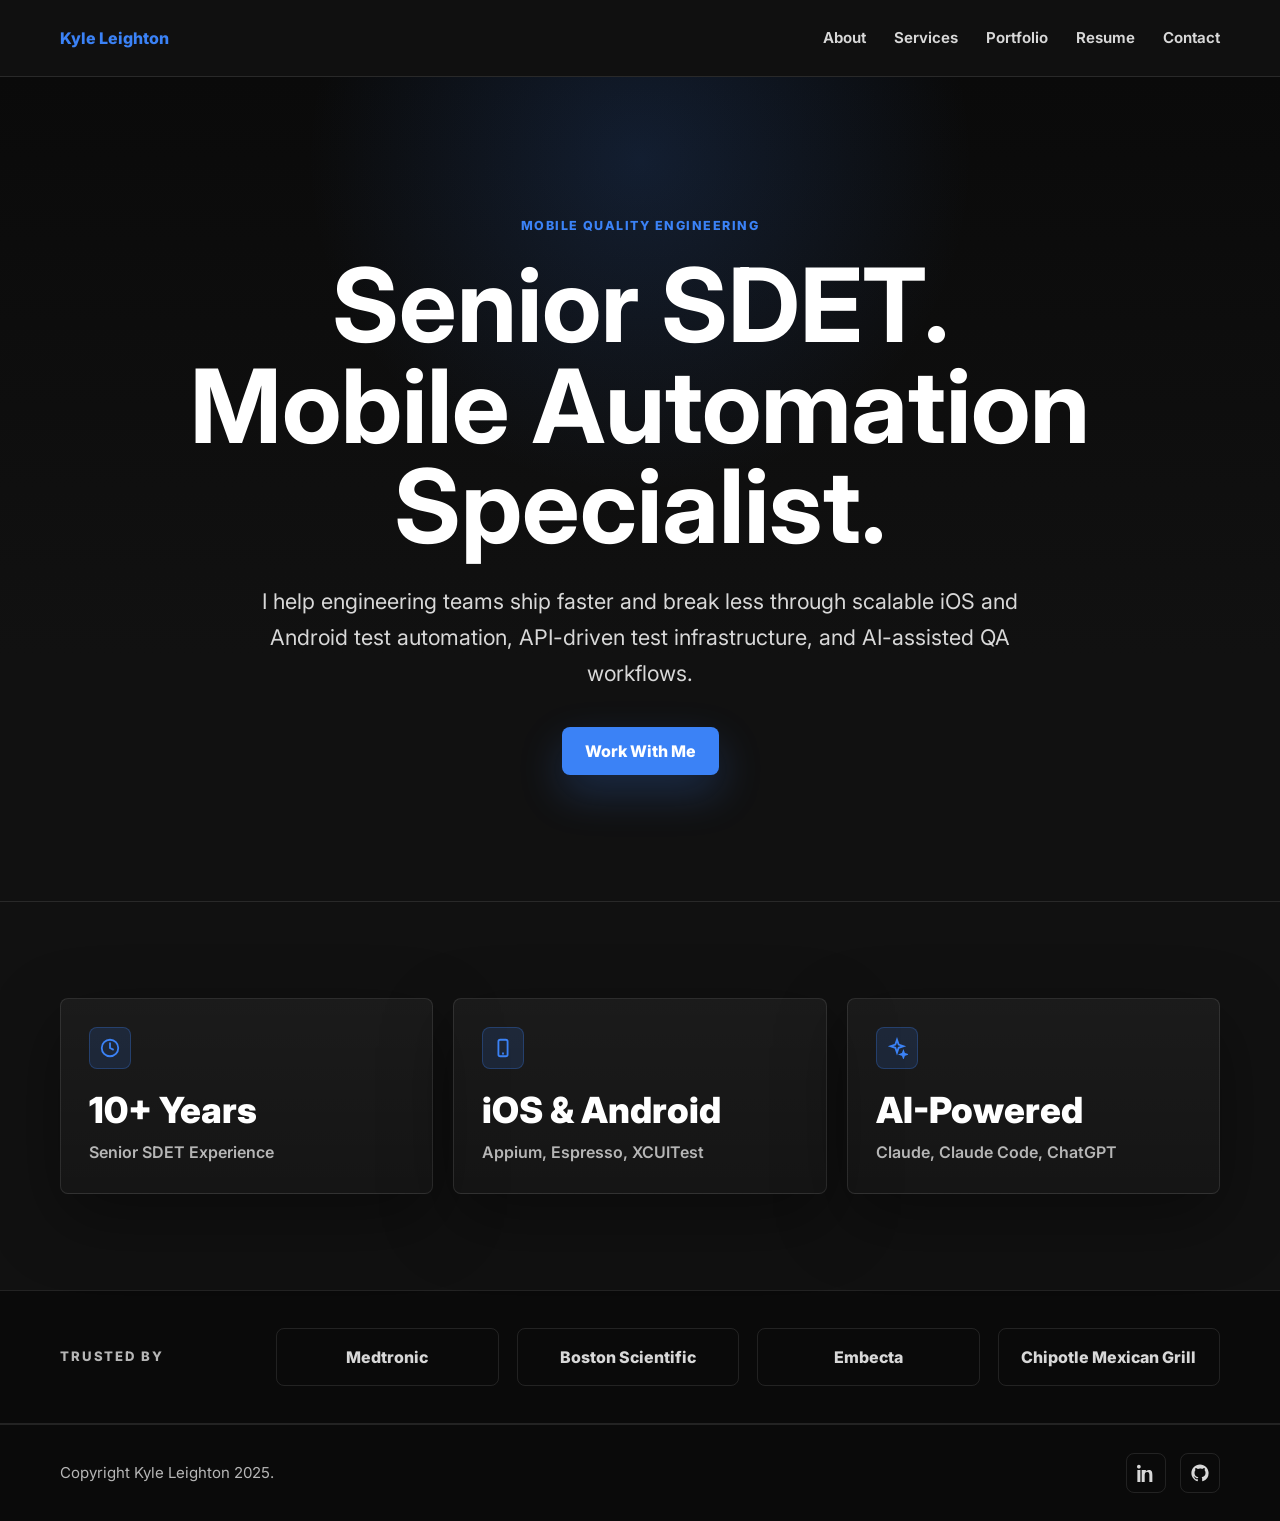
==== index.html @ f609dddc "Build static portfolio website" ====
<!doctype html>
<html lang="en">
  <head>
    <meta charset="utf-8">
    <meta name="viewport" content="width=device-width, initial-scale=1">
    <meta name="description" content="Kyle Leighton is a Senior SDET specializing in iOS and Android mobile test automation, API test infrastructure, and AI-assisted QA workflows.">
    <title>Kyle Leighton | Senior SDET</title>
    <link rel="preconnect" href="https://fonts.googleapis.com">
    <link rel="preconnect" href="https://fonts.gstatic.com" crossorigin>
    <link href="https://fonts.googleapis.com/css2?family=Inter:wght@400;500;600;700;800;900&amp;display=swap" rel="stylesheet">
    <link rel="stylesheet" href="styles.css">
  </head>
  <body>
    <div class="site-shell">
      <header class="site-header">
        <nav class="nav container" aria-label="Primary navigation">
          <a class="wordmark" href="index.html">Kyle Leighton</a>
          <button class="menu-toggle" type="button" aria-label="Toggle navigation menu" aria-expanded="false">
            <span></span>
          </button>
          <div class="nav-links">
            <a class="nav-link" href="about.html">About</a>
            <a class="nav-link" href="services.html">Services</a>
            <a class="nav-link" href="portfolio.html">Portfolio</a>
            <a class="nav-link" href="resume.html">Resume</a>
            <a class="nav-link" href="contact.html">Contact</a>
          </div>
        </nav>
      </header>

      <main class="site-main">
        <section class="hero">
          <div class="hero-inner container reveal">
            <span class="eyebrow">Mobile Quality Engineering</span>
            <h1>Senior SDET. Mobile Automation Specialist.</h1>
            <p>I help engineering teams ship faster and break less through scalable iOS and Android test automation, API-driven test infrastructure, and AI-assisted QA workflows.</p>
            <a class="button button-primary" href="contact.html">Work With Me</a>
          </div>
        </section>

        <section class="section section-border">
          <div class="container grid grid-3">
            <article class="stat-card reveal">
              <span class="icon" aria-hidden="true">
                <svg viewBox="0 0 24 24" fill="none" stroke="currentColor">
                  <path d="M12 6v6l4 2"></path>
                  <circle cx="12" cy="12" r="9"></circle>
                </svg>
              </span>
              <div class="stat-value">10+ Years</div>
              <div class="stat-label">Senior SDET Experience</div>
            </article>
            <article class="stat-card reveal">
              <span class="icon" aria-hidden="true">
                <svg viewBox="0 0 24 24" fill="none" stroke="currentColor">
                  <rect x="7" y="3" width="10" height="18" rx="2"></rect>
                  <path d="M11 18h2"></path>
                </svg>
              </span>
              <div class="stat-value">iOS &amp; Android</div>
              <div class="stat-label">Appium, Espresso, XCUITest</div>
            </article>
            <article class="stat-card reveal">
              <span class="icon" aria-hidden="true">
                <svg viewBox="0 0 24 24" fill="none" stroke="currentColor">
                  <path d="M12 3l1.8 5.2L19 10l-5.2 1.8L12 17l-1.8-5.2L5 10l5.2-1.8L12 3z"></path>
                  <path d="M19 16l.8 2.2L22 19l-2.2.8L19 22l-.8-2.2L16 19l2.2-.8L19 16z"></path>
                </svg>
              </span>
              <div class="stat-value">AI-Powered</div>
              <div class="stat-label">Claude, Claude Code, ChatGPT</div>
            </article>
          </div>
        </section>

        <section class="trusted">
          <div class="trusted-inner container reveal">
            <div class="trusted-label">Trusted by</div>
            <div class="logo-row" aria-label="Past companies">
              <div class="text-logo">Medtronic</div>
              <div class="text-logo">Boston Scientific</div>
              <div class="text-logo">Embecta</div>
              <div class="text-logo">Chipotle Mexican Grill</div>
            </div>
          </div>
        </section>
      </main>

      <footer class="site-footer">
        <div class="footer-inner container">
          <p>Copyright Kyle Leighton 2025.</p>
          <div class="footer-links">
            <a href="https://linkedin.com/in/kyle-leighton-098b62132" target="_blank" rel="noreferrer" aria-label="LinkedIn">
              <svg viewBox="0 0 24 24" fill="currentColor" aria-hidden="true">
                <path d="M4.98 3.5C4.98 4.88 3.87 6 2.5 6S0 4.88 0 3.5 1.12 1 2.5 1s2.48 1.12 2.48 2.5zM.5 8h4V24h-4V8zm7.5 0h3.84v2.18h.05c.54-1.02 1.84-2.1 3.79-2.1 4.05 0 4.8 2.67 4.8 6.14V24h-4v-8.67c0-2.07-.04-4.73-2.88-4.73-2.89 0-3.33 2.25-3.33 4.58V24h-4V8z"></path>
              </svg>
            </a>
            <a href="https://github.com/kbleighton" target="_blank" rel="noreferrer" aria-label="GitHub">
              <svg viewBox="0 0 24 24" fill="currentColor" aria-hidden="true">
                <path d="M12 .5C5.65.5.5 5.65.5 12c0 5.09 3.29 9.4 7.86 10.93.58.11.79-.25.79-.56v-2.02c-3.2.7-3.87-1.36-3.87-1.36-.52-1.34-1.28-1.7-1.28-1.7-1.05-.72.08-.7.08-.7 1.16.08 1.77 1.19 1.77 1.19 1.03 1.76 2.7 1.25 3.36.96.1-.75.4-1.25.73-1.54-2.56-.29-5.25-1.28-5.25-5.69 0-1.26.45-2.29 1.19-3.1-.12-.29-.52-1.47.11-3.06 0 0 .97-.31 3.18 1.18A11.1 11.1 0 0 1 12 6.15c.98 0 1.96.13 2.88.38 2.2-1.49 3.17-1.18 3.17-1.18.63 1.59.23 2.77.11 3.06.74.81 1.19 1.84 1.19 3.1 0 4.42-2.7 5.39-5.27 5.67.41.36.78 1.07.78 2.16v3.03c0 .31.21.67.8.56A11.52 11.52 0 0 0 23.5 12C23.5 5.65 18.35.5 12 .5z"></path>
              </svg>
            </a>
          </div>
        </div>
      </footer>
    </div>

    <script src="script.js"></script>
  </body>
</html>
---- styles.css ----
/* Design tokens */
:root {
  --bg: #111111;
  --bg-deep: #0a0a0a;
  --panel: #171717;
  --panel-soft: #1d1d1d;
  --text: #ffffff;
  --muted: #b6b6b6;
  --muted-strong: #d8d8d8;
  --line: rgba(255, 255, 255, 0.1);
  --line-strong: rgba(255, 255, 255, 0.16);
  --accent: #3b82f6;
  --accent-dark: #2563eb;
  --accent-soft: rgba(59, 130, 246, 0.14);
  --shadow: 0 24px 70px rgba(0, 0, 0, 0.38);
  --radius: 8px;
  --max-width: 1160px;
}

/* Base layout */
* {
  box-sizing: border-box;
}

html {
  scroll-behavior: smooth;
}

body {
  margin: 0;
  background: var(--bg);
  color: var(--text);
  font-family: "Inter", system-ui, -apple-system, BlinkMacSystemFont, "Segoe UI", sans-serif;
  font-size: 16px;
  line-height: 1.65;
  text-rendering: optimizeLegibility;
}

body.menu-open {
  overflow: hidden;
}

img,
svg {
  display: block;
  max-width: 100%;
}

a {
  color: inherit;
  text-decoration: none;
}

p {
  margin: 0;
}

ul {
  margin: 0;
  padding-left: 1.15rem;
}

li + li {
  margin-top: 0.55rem;
}

.site-shell {
  min-height: 100vh;
  display: flex;
  flex-direction: column;
}

.site-main {
  flex: 1;
}

.container {
  width: min(100% - 40px, var(--max-width));
  margin: 0 auto;
}

/* Header and navigation */
.site-header {
  position: sticky;
  top: 0;
  z-index: 20;
  background: rgba(17, 17, 17, 0.84);
  border-bottom: 1px solid var(--line);
  backdrop-filter: blur(18px);
}

.nav {
  min-height: 76px;
  display: flex;
  align-items: center;
  justify-content: space-between;
  gap: 24px;
}

.wordmark {
  color: var(--accent);
  font-size: 1rem;
  font-weight: 800;
  letter-spacing: 0;
}

.nav-links {
  display: flex;
  align-items: center;
  gap: 28px;
}

.nav-link {
  color: var(--muted-strong);
  font-size: 0.94rem;
  font-weight: 650;
  transition: color 180ms ease;
}

.nav-link:hover,
.nav-link:focus,
.nav-link.is-active {
  color: var(--accent);
}

.menu-toggle {
  width: 44px;
  height: 44px;
  display: none;
  align-items: center;
  justify-content: center;
  border: 1px solid var(--line-strong);
  border-radius: var(--radius);
  background: rgba(255, 255, 255, 0.03);
  color: var(--text);
  cursor: pointer;
}

.menu-toggle span,
.menu-toggle span::before,
.menu-toggle span::after {
  width: 18px;
  height: 2px;
  display: block;
  background: currentColor;
  border-radius: 99px;
  content: "";
  transition: transform 180ms ease, opacity 180ms ease;
}

.menu-toggle span {
  position: relative;
}

.menu-toggle span::before,
.menu-toggle span::after {
  position: absolute;
  left: 0;
}

.menu-toggle span::before {
  top: -6px;
}

.menu-toggle span::after {
  top: 6px;
}

.menu-toggle[aria-expanded="true"] span {
  background: transparent;
}

.menu-toggle[aria-expanded="true"] span::before {
  transform: translateY(6px) rotate(45deg);
}

.menu-toggle[aria-expanded="true"] span::after {
  transform: translateY(-6px) rotate(-45deg);
}

/* Hero, buttons, and shared sections */
.hero {
  min-height: calc(100vh - 76px);
  display: grid;
  align-items: center;
  padding: 80px 0 72px;
  background:
    radial-gradient(circle at 50% 10%, rgba(59, 130, 246, 0.16), transparent 34%),
    linear-gradient(180deg, var(--bg-deep) 0%, var(--bg) 70%);
}

.hero-inner {
  width: min(920px, 100%);
  margin: 0 auto;
  text-align: center;
}

.eyebrow {
  color: var(--accent);
  font-size: 0.78rem;
  font-weight: 800;
  letter-spacing: 0.12em;
  text-transform: uppercase;
}

.hero h1,
.page-hero h1 {
  margin: 18px 0 0;
  color: var(--text);
  font-size: clamp(2.8rem, 8vw, 6.8rem);
  line-height: 0.98;
  letter-spacing: 0;
}

.hero p,
.page-hero p {
  width: min(820px, 100%);
  margin: 28px auto 0;
  color: var(--muted-strong);
  font-size: clamp(1.05rem, 2vw, 1.35rem);
  line-height: 1.65;
}

.button {
  min-height: 48px;
  display: inline-flex;
  align-items: center;
  justify-content: center;
  gap: 10px;
  border: 1px solid transparent;
  border-radius: var(--radius);
  padding: 0 22px;
  font-weight: 800;
  line-height: 1;
  transition: transform 180ms ease, background 180ms ease, border-color 180ms ease, color 180ms ease;
}

.button-primary {
  background: var(--accent);
  color: var(--text);
  box-shadow: 0 18px 44px rgba(59, 130, 246, 0.24);
}

.button-primary:hover,
.button-primary:focus {
  background: var(--accent-dark);
  transform: translateY(-2px);
}

.button-secondary {
  background: transparent;
  border-color: var(--line-strong);
  color: var(--text);
}

.button-secondary:hover,
.button-secondary:focus {
  border-color: var(--accent);
  color: var(--accent);
}

.hero .button-primary,
.resume-panel .button-primary {
  margin-top: 36px;
}

.section {
  padding: 96px 0;
}

.section-tight {
  padding: 72px 0;
}

.section-border {
  border-top: 1px solid var(--line);
}

/* Home page stats and trusted-by band */
.grid {
  display: grid;
  gap: 20px;
}

.grid-3 {
  grid-template-columns: repeat(3, minmax(0, 1fr));
}

.grid-4 {
  grid-template-columns: repeat(4, minmax(0, 1fr));
}

.grid-2 {
  grid-template-columns: repeat(2, minmax(0, 1fr));
}

.card,
.stat-card,
.service-card,
.portfolio-card,
.contact-card,
.resume-panel {
  border: 1px solid var(--line);
  border-radius: var(--radius);
  background: linear-gradient(180deg, rgba(255, 255, 255, 0.045), rgba(255, 255, 255, 0.02));
  box-shadow: var(--shadow);
}

.stat-card {
  min-height: 188px;
  padding: 28px;
}

.icon {
  width: 42px;
  height: 42px;
  display: inline-flex;
  align-items: center;
  justify-content: center;
  border: 1px solid rgba(59, 130, 246, 0.28);
  border-radius: var(--radius);
  background: var(--accent-soft);
  color: var(--accent);
}

.icon svg {
  width: 22px;
  height: 22px;
  stroke-width: 2;
}

.stat-value {
  margin-top: 22px;
  color: var(--text);
  font-size: clamp(1.55rem, 3vw, 2.25rem);
  font-weight: 850;
  line-height: 1.1;
}

.stat-label {
  margin-top: 8px;
  color: var(--muted);
  font-weight: 600;
}

.trusted {
  border-top: 1px solid var(--line);
  border-bottom: 1px solid var(--line);
  background: var(--bg-deep);
}

.trusted-inner {
  min-height: 132px;
  display: grid;
  grid-template-columns: 180px 1fr;
  align-items: center;
  gap: 36px;
}

.trusted-label {
  color: var(--muted);
  font-size: 0.82rem;
  font-weight: 800;
  letter-spacing: 0.14em;
  text-transform: uppercase;
}

.logo-row {
  display: grid;
  grid-template-columns: repeat(4, minmax(0, 1fr));
  gap: 18px;
}

.text-logo {
  min-height: 58px;
  display: flex;
  align-items: center;
  justify-content: center;
  border: 1px solid var(--line);
  border-radius: var(--radius);
  color: var(--muted-strong);
  font-weight: 800;
  text-align: center;
  padding: 12px 16px;
}

/* Interior page layouts */
.page-hero {
  padding: 116px 0 64px;
  background:
    radial-gradient(circle at 18% 12%, rgba(59, 130, 246, 0.14), transparent 30%),
    var(--bg);
}

.page-hero h1 {
  width: min(820px, 100%);
  font-size: clamp(2.55rem, 6vw, 5rem);
}

.page-hero p {
  margin-left: 0;
}

.two-column {
  display: grid;
  grid-template-columns: minmax(0, 1.08fr) minmax(280px, 0.72fr);
  gap: 56px;
  align-items: center;
}

.copy-stack {
  display: grid;
  gap: 22px;
  color: var(--muted-strong);
  font-size: 1.05rem;
}

.copy-stack strong {
  color: var(--text);
}

.photo-frame {
  position: relative;
  overflow: hidden;
  min-height: 540px;
  border: 1px solid var(--line);
  border-radius: var(--radius);
  background:
    linear-gradient(145deg, rgba(59, 130, 246, 0.26), transparent 42%),
    linear-gradient(180deg, #202020, #121212);
}

.photo-frame::before {
  position: absolute;
  inset: 22px;
  border: 1px solid rgba(255, 255, 255, 0.12);
  border-radius: calc(var(--radius) - 2px);
  content: "";
}

.photo-placeholder {
  position: absolute;
  inset: 0;
  display: flex;
  align-items: center;
  justify-content: center;
  color: rgba(255, 255, 255, 0.58);
  font-size: 0.9rem;
  font-weight: 800;
  letter-spacing: 0.12em;
  text-transform: uppercase;
}

.mini-stat {
  min-height: 142px;
  display: flex;
  flex-direction: column;
  justify-content: center;
  padding: 24px;
}

.mini-stat strong {
  color: var(--text);
  font-size: 1.65rem;
  line-height: 1.15;
}

.mini-stat span {
  margin-top: 8px;
  color: var(--muted);
  font-weight: 650;
}

/* Services and portfolio cards */
.section-heading {
  display: flex;
  align-items: end;
  justify-content: space-between;
  gap: 24px;
  margin-bottom: 34px;
}

.section-heading h2 {
  margin: 0;
  font-size: clamp(2rem, 4vw, 3.4rem);
  line-height: 1;
}

.section-heading p {
  width: min(480px, 100%);
  color: var(--muted);
}

.service-card {
  min-height: 330px;
  padding: 30px;
}

.service-card h2,
.portfolio-card h2 {
  margin: 24px 0 10px;
  font-size: 1.35rem;
  line-height: 1.2;
}

.service-card p,
.portfolio-card p,
.resume-panel p {
  color: var(--muted-strong);
}

.services-cta {
  margin-top: 34px;
  text-align: center;
}

.portfolio-grid {
  display: grid;
  gap: 20px;
}

.portfolio-card {
  padding: 30px;
}

.portfolio-card h2 {
  margin-top: 0;
  font-size: 1.55rem;
}

.portfolio-card .context {
  margin-bottom: 20px;
  color: var(--accent);
  font-size: 0.9rem;
  font-weight: 800;
  letter-spacing: 0.08em;
  text-transform: uppercase;
}

.portfolio-card li {
  color: var(--muted-strong);
}

.portfolio-card.featured {
  border-color: rgba(59, 130, 246, 0.32);
  background: linear-gradient(180deg, rgba(59, 130, 246, 0.12), rgba(255, 255, 255, 0.025));
}

/* Resume and profile links */
.resume-wrap {
  min-height: calc(100vh - 76px);
  display: grid;
  align-items: center;
  padding: 92px 0;
}

.resume-panel {
  width: min(820px, 100%);
  margin: 0 auto;
  padding: clamp(32px, 6vw, 64px);
  text-align: center;
}

.resume-panel h1 {
  margin: 14px 0 0;
  font-size: clamp(2.45rem, 6vw, 4.85rem);
  line-height: 1;
}

.resume-panel p {
  margin: 26px auto 0;
  max-width: 680px;
  font-size: 1.08rem;
}

.social-links {
  display: flex;
  flex-wrap: wrap;
  align-items: center;
  justify-content: center;
  gap: 14px;
  margin-top: 30px;
}

.social-link {
  min-height: 44px;
  display: inline-flex;
  align-items: center;
  justify-content: center;
  gap: 10px;
  border: 1px solid var(--line);
  border-radius: var(--radius);
  padding: 0 16px;
  color: var(--muted-strong);
  font-weight: 750;
  transition: border-color 180ms ease, color 180ms ease, background 180ms ease;
}

.social-link:hover,
.social-link:focus {
  border-color: var(--accent);
  background: var(--accent-soft);
  color: var(--text);
}

.social-link svg {
  width: 18px;
  height: 18px;
  color: var(--accent);
}

/* Contact form */
.contact-layout {
  display: grid;
  grid-template-columns: minmax(0, 0.96fr) minmax(300px, 0.64fr);
  gap: 28px;
  align-items: start;
}

.contact-card {
  padding: clamp(26px, 4vw, 38px);
}

.form-grid {
  display: grid;
  grid-template-columns: repeat(2, minmax(0, 1fr));
  gap: 18px;
}

.field {
  display: grid;
  gap: 8px;
}

.field-full {
  grid-column: 1 / -1;
}

label {
  color: var(--muted-strong);
  font-size: 0.92rem;
  font-weight: 750;
}

input,
textarea {
  width: 100%;
  border: 1px solid var(--line-strong);
  border-radius: var(--radius);
  background: rgba(10, 10, 10, 0.72);
  color: var(--text);
  font: inherit;
  padding: 13px 14px;
  outline: none;
  transition: border-color 180ms ease, box-shadow 180ms ease;
}

textarea {
  min-height: 168px;
  resize: vertical;
}

input:focus,
textarea:focus {
  border-color: var(--accent);
  box-shadow: 0 0 0 4px rgba(59, 130, 246, 0.14);
}

.form-actions {
  display: flex;
  align-items: center;
  gap: 16px;
  margin-top: 22px;
}

.form-status {
  color: var(--muted);
  font-size: 0.9rem;
}

.contact-list {
  display: grid;
  gap: 18px;
}

.contact-item {
  display: grid;
  gap: 4px;
  border-bottom: 1px solid var(--line);
  padding-bottom: 18px;
}

.contact-item:last-child {
  border-bottom: 0;
  padding-bottom: 0;
}

.contact-item span {
  color: var(--muted);
  font-size: 0.8rem;
  font-weight: 800;
  letter-spacing: 0.12em;
  text-transform: uppercase;
}

.contact-item a {
  color: var(--text);
  font-weight: 750;
  overflow-wrap: anywhere;
  transition: color 180ms ease;
}

.contact-item a:hover,
.contact-item a:focus {
  color: var(--accent);
}

/* Footer */
.site-footer {
  border-top: 1px solid var(--line);
  background: var(--bg-deep);
}

.footer-inner {
  min-height: 96px;
  display: flex;
  align-items: center;
  justify-content: space-between;
  gap: 24px;
  color: var(--muted);
  font-size: 0.94rem;
}

.footer-links {
  display: flex;
  align-items: center;
  gap: 14px;
}

.footer-links a {
  width: 40px;
  height: 40px;
  display: inline-flex;
  align-items: center;
  justify-content: center;
  border: 1px solid var(--line);
  border-radius: var(--radius);
  color: var(--muted-strong);
  transition: border-color 180ms ease, color 180ms ease, background 180ms ease;
}

.footer-links a:hover,
.footer-links a:focus {
  border-color: var(--accent);
  background: var(--accent-soft);
  color: var(--accent);
}

.footer-links svg {
  width: 18px;
  height: 18px;
}

/* Scroll reveal animation */
.reveal {
  opacity: 0;
  transform: translateY(18px);
  transition: opacity 640ms ease, transform 640ms ease;
}

.reveal.is-visible {
  opacity: 1;
  transform: translateY(0);
}

:focus-visible {
  outline: 3px solid rgba(59, 130, 246, 0.7);
  outline-offset: 3px;
}

/* Responsive behavior */
@media (prefers-reduced-motion: reduce) {
  *,
  *::before,
  *::after {
    scroll-behavior: auto !important;
    transition-duration: 0.01ms !important;
    animation-duration: 0.01ms !important;
    animation-iteration-count: 1 !important;
  }

  .reveal {
    opacity: 1;
    transform: none;
  }
}

@media (max-width: 980px) {
  .grid-3,
  .grid-4,
  .grid-2,
  .logo-row {
    grid-template-columns: repeat(2, minmax(0, 1fr));
  }

  .two-column,
  .contact-layout {
    grid-template-columns: 1fr;
  }

  .photo-frame {
    min-height: 460px;
  }

  .trusted-inner {
    grid-template-columns: 1fr;
    gap: 18px;
    padding: 34px 0;
  }
}

@media (max-width: 760px) {
  .container {
    width: min(100% - 28px, var(--max-width));
  }

  .nav {
    min-height: 68px;
  }

  .menu-toggle {
    display: inline-flex;
  }

  .nav-links {
    position: fixed;
    inset: 68px 14px auto 14px;
    display: grid;
    gap: 0;
    padding: 10px;
    border: 1px solid var(--line-strong);
    border-radius: var(--radius);
    background: rgba(17, 17, 17, 0.98);
    box-shadow: var(--shadow);
    transform: translateY(-12px);
    opacity: 0;
    pointer-events: none;
    transition: opacity 180ms ease, transform 180ms ease;
  }

  .nav-links.is-open {
    transform: translateY(0);
    opacity: 1;
    pointer-events: auto;
  }

  .nav-link {
    display: block;
    padding: 14px 12px;
    border-radius: var(--radius);
  }

  .nav-link:hover,
  .nav-link:focus,
  .nav-link.is-active {
    background: var(--accent-soft);
  }

  .hero {
    min-height: calc(100vh - 68px);
    padding: 72px 0 56px;
  }

  .hero h1,
  .page-hero h1,
  .resume-panel h1 {
    overflow-wrap: anywhere;
  }

  .section,
  .section-tight {
    padding: 64px 0;
  }

  .page-hero {
    padding: 78px 0 42px;
  }

  .section-heading {
    display: grid;
    gap: 14px;
  }

  .grid-3,
  .grid-4,
  .grid-2,
  .logo-row,
  .form-grid {
    grid-template-columns: 1fr;
  }

  .stat-card,
  .service-card {
    min-height: auto;
  }

  .photo-frame {
    min-height: 380px;
  }

  .footer-inner {
    flex-direction: column;
    justify-content: center;
    padding: 26px 0;
    text-align: center;
  }
}
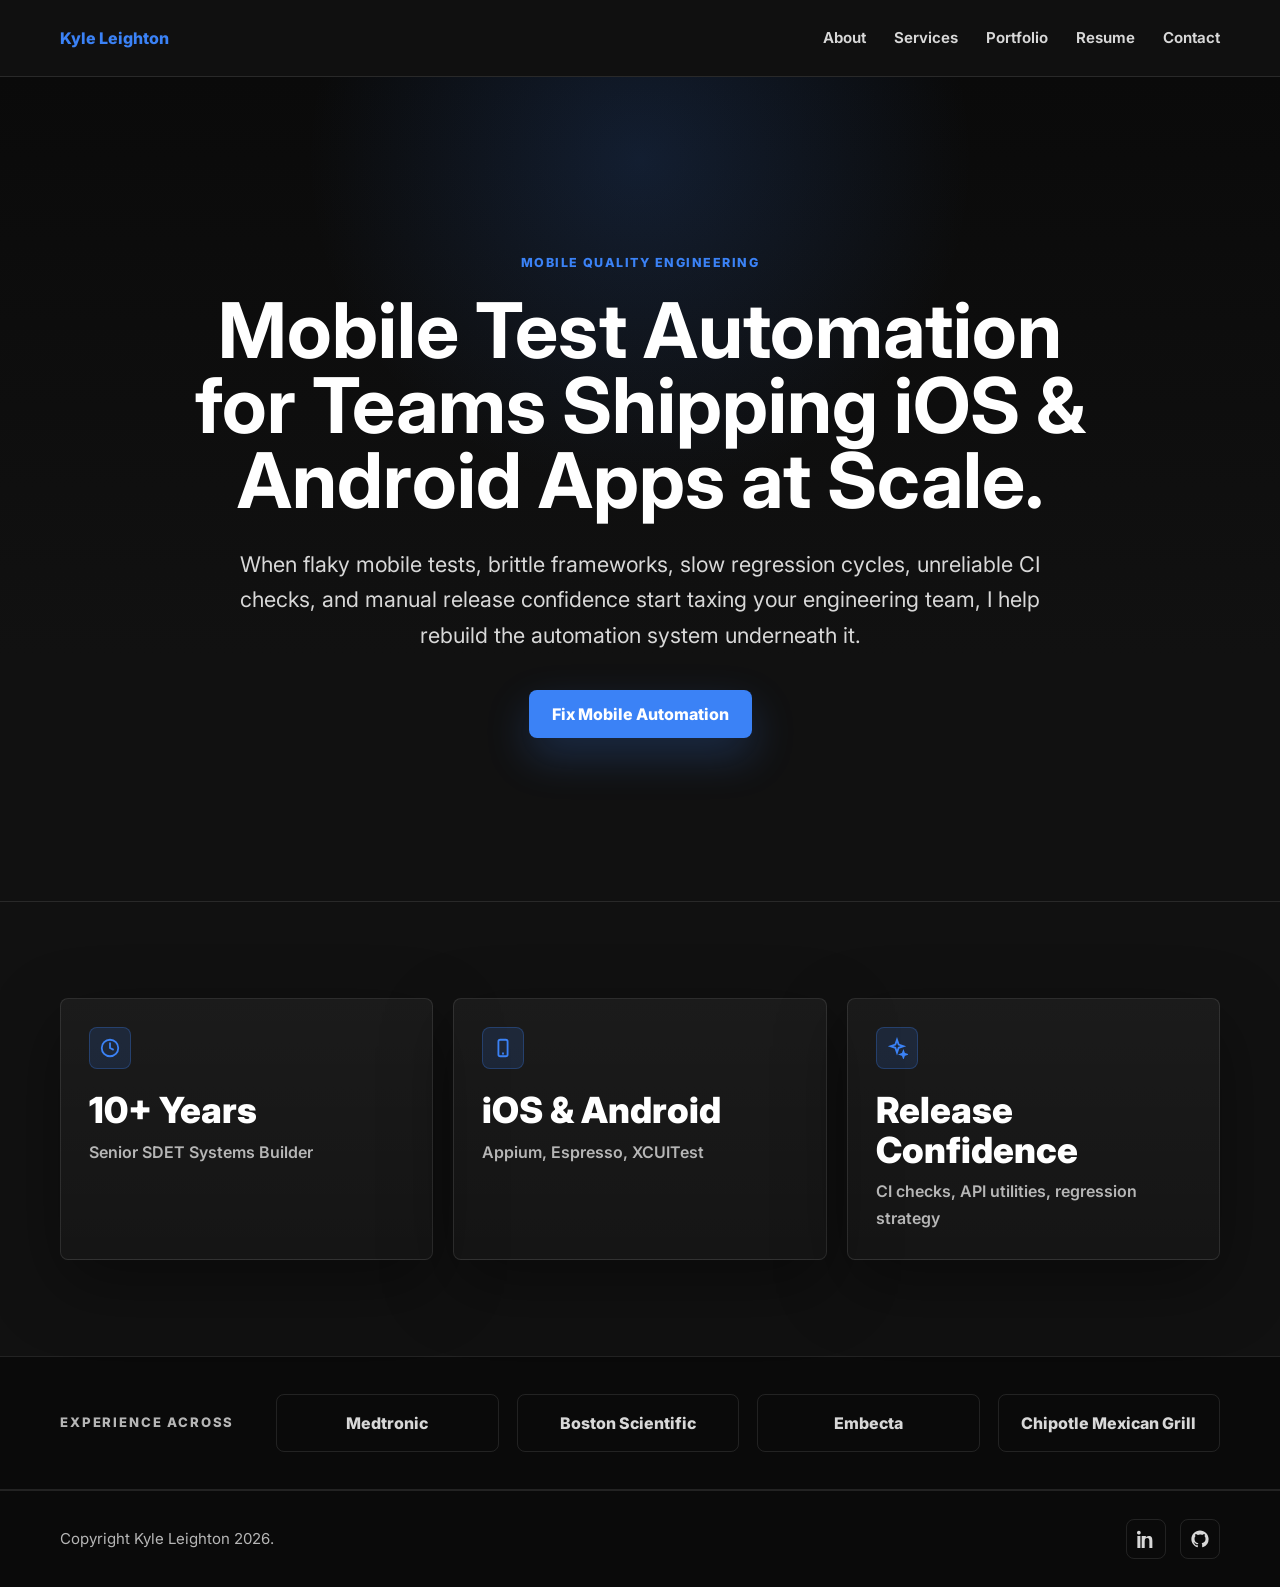
==== commit 1160aa2b: "Reposition site for SDET consulting" ====
--- a/index.html
+++ b/index.html
@@ -3,8 +3,8 @@
   <head>
     <meta charset="utf-8">
     <meta name="viewport" content="width=device-width, initial-scale=1">
-    <meta name="description" content="Kyle Leighton is a Senior SDET specializing in iOS and Android mobile test automation, API test infrastructure, and AI-assisted QA workflows.">
-    <title>Kyle Leighton | Senior SDET</title>
+    <meta name="description" content="Freelance Senior SDET and mobile test automation consultant helping engineering teams fix flaky iOS and Android automation, slow regression cycles, weak CI quality gates, and release risk.">
+    <title>Kyle Leighton | Mobile Automation Consultant</title>
     <link rel="preconnect" href="https://fonts.googleapis.com">
     <link rel="preconnect" href="https://fonts.gstatic.com" crossorigin>
     <link href="https://fonts.googleapis.com/css2?family=Inter:wght@400;500;600;700;800;900&amp;display=swap" rel="stylesheet">
@@ -32,9 +32,9 @@
         <section class="hero">
           <div class="hero-inner container reveal">
             <span class="eyebrow">Mobile Quality Engineering</span>
-            <h1>Senior SDET. Mobile Automation Specialist.</h1>
-            <p>I help engineering teams ship faster and break less through scalable iOS and Android test automation, API-driven test infrastructure, and AI-assisted QA workflows.</p>
-            <a class="button button-primary" href="contact.html">Work With Me</a>
+            <h1>Mobile Test Automation for Teams Shipping iOS &amp; Android Apps at Scale.</h1>
+            <p>When flaky mobile tests, brittle frameworks, slow regression cycles, unreliable CI checks, and manual release confidence start taxing your engineering team, I help rebuild the automation system underneath it.</p>
+            <a class="button button-primary" href="contact.html">Fix Mobile Automation</a>
           </div>
         </section>
 
@@ -48,7 +48,7 @@
                 </svg>
               </span>
               <div class="stat-value">10+ Years</div>
-              <div class="stat-label">Senior SDET Experience</div>
+              <div class="stat-label">Senior SDET Systems Builder</div>
             </article>
             <article class="stat-card reveal">
               <span class="icon" aria-hidden="true">
@@ -67,15 +67,15 @@
                   <path d="M19 16l.8 2.2L22 19l-2.2.8L19 22l-.8-2.2L16 19l2.2-.8L19 16z"></path>
                 </svg>
               </span>
-              <div class="stat-value">AI-Powered</div>
-              <div class="stat-label">Claude, Claude Code, ChatGPT</div>
+              <div class="stat-value">Release Confidence</div>
+              <div class="stat-label">CI checks, API utilities, regression strategy</div>
             </article>
           </div>
         </section>
 
         <section class="trusted">
           <div class="trusted-inner container reveal">
-            <div class="trusted-label">Trusted by</div>
+            <div class="trusted-label">Experience across</div>
             <div class="logo-row" aria-label="Past companies">
               <div class="text-logo">Medtronic</div>
               <div class="text-logo">Boston Scientific</div>
@@ -88,7 +88,7 @@
 
       <footer class="site-footer">
         <div class="footer-inner container">
-          <p>Copyright Kyle Leighton 2025.</p>
+          <p>Copyright Kyle Leighton 2026.</p>
           <div class="footer-links">
             <a href="https://linkedin.com/in/kyle-leighton-098b62132" target="_blank" rel="noreferrer" aria-label="LinkedIn">
               <svg viewBox="0 0 24 24" fill="currentColor" aria-hidden="true">
--- a/styles.css
+++ b/styles.css
@@ -207,9 +207,16 @@
 .page-hero h1 {
   margin: 18px 0 0;
   color: var(--text);
-  font-size: clamp(2.8rem, 8vw, 6.8rem);
   line-height: 0.98;
   letter-spacing: 0;
+}
+
+.hero h1 {
+  font-size: clamp(2.55rem, 6vw, 5.45rem);
+}
+
+.page-hero h1 {
+  font-size: clamp(2.8rem, 8vw, 6.8rem);
 }
 
 .hero p,
@@ -259,8 +266,7 @@
   color: var(--accent);
 }
 
-.hero .button-primary,
-.resume-panel .button-primary {
+.hero .button-primary {
   margin-top: 36px;
 }
 
@@ -296,6 +302,7 @@
 
 .card,
 .stat-card,
+.offer-card,
 .service-card,
 .portfolio-card,
 .contact-card,
@@ -491,6 +498,40 @@
   color: var(--muted);
 }
 
+.offer-grid {
+  margin-bottom: 72px;
+}
+
+.offer-card {
+  min-height: 300px;
+  padding: 30px;
+  border-color: rgba(59, 130, 246, 0.26);
+  background: linear-gradient(180deg, rgba(59, 130, 246, 0.11), rgba(255, 255, 255, 0.025));
+}
+
+.offer-label {
+  width: 34px;
+  height: 34px;
+  display: inline-flex;
+  align-items: center;
+  justify-content: center;
+  border-radius: var(--radius);
+  background: var(--accent);
+  color: var(--text);
+  font-size: 0.88rem;
+  font-weight: 850;
+}
+
+.offer-card h2 {
+  margin: 24px 0 10px;
+  font-size: 1.48rem;
+  line-height: 1.2;
+}
+
+.supporting-heading {
+  margin-top: 0;
+}
+
 .service-card {
   min-height: 330px;
   padding: 30px;
@@ -504,14 +545,22 @@
 }
 
 .service-card p,
+.offer-card p,
 .portfolio-card p,
 .resume-panel p {
   color: var(--muted-strong);
 }
 
-.services-cta {
+.cta-row {
   margin-top: 34px;
+  display: flex;
+  justify-content: center;
+  gap: 14px;
   text-align: center;
+}
+
+.cta-row .button {
+  max-width: 100%;
 }
 
 .portfolio-grid {
@@ -541,6 +590,33 @@
   color: var(--muted-strong);
 }
 
+.case-study-grid {
+  display: grid;
+  grid-template-columns: repeat(2, minmax(0, 1fr));
+  gap: 18px 24px;
+}
+
+.case-detail h3 {
+  margin: 0 0 6px;
+  color: var(--accent);
+  font-size: 0.78rem;
+  font-weight: 850;
+  letter-spacing: 0.12em;
+  text-transform: uppercase;
+}
+
+.case-detail p {
+  font-size: 0.98rem;
+}
+
+.case-detail:last-child {
+  grid-column: 1 / -1;
+}
+
+.case-link {
+  margin-top: 26px;
+}
+
 .portfolio-card.featured {
   border-color: rgba(59, 130, 246, 0.32);
   background: linear-gradient(180deg, rgba(59, 130, 246, 0.12), rgba(255, 255, 255, 0.025));
@@ -571,6 +647,14 @@
   margin: 26px auto 0;
   max-width: 680px;
   font-size: 1.08rem;
+}
+
+.resume-actions {
+  display: flex;
+  flex-wrap: wrap;
+  justify-content: center;
+  gap: 14px;
+  margin-top: 36px;
 }
 
 .social-links {
@@ -619,6 +703,12 @@
 
 .contact-card {
   padding: clamp(26px, 4vw, 38px);
+}
+
+.calendly-cta {
+  margin-bottom: 26px;
+  padding-bottom: 26px;
+  border-bottom: 1px solid var(--line);
 }
 
 .form-grid {
@@ -895,13 +985,25 @@
   .grid-4,
   .grid-2,
   .logo-row,
+  .case-study-grid,
   .form-grid {
     grid-template-columns: 1fr;
   }
 
+  .case-detail:last-child {
+    grid-column: auto;
+  }
+
   .stat-card,
+  .offer-card,
   .service-card {
     min-height: auto;
+  }
+
+  .resume-actions,
+  .cta-row {
+    align-items: stretch;
+    flex-direction: column;
   }
 
   .photo-frame {
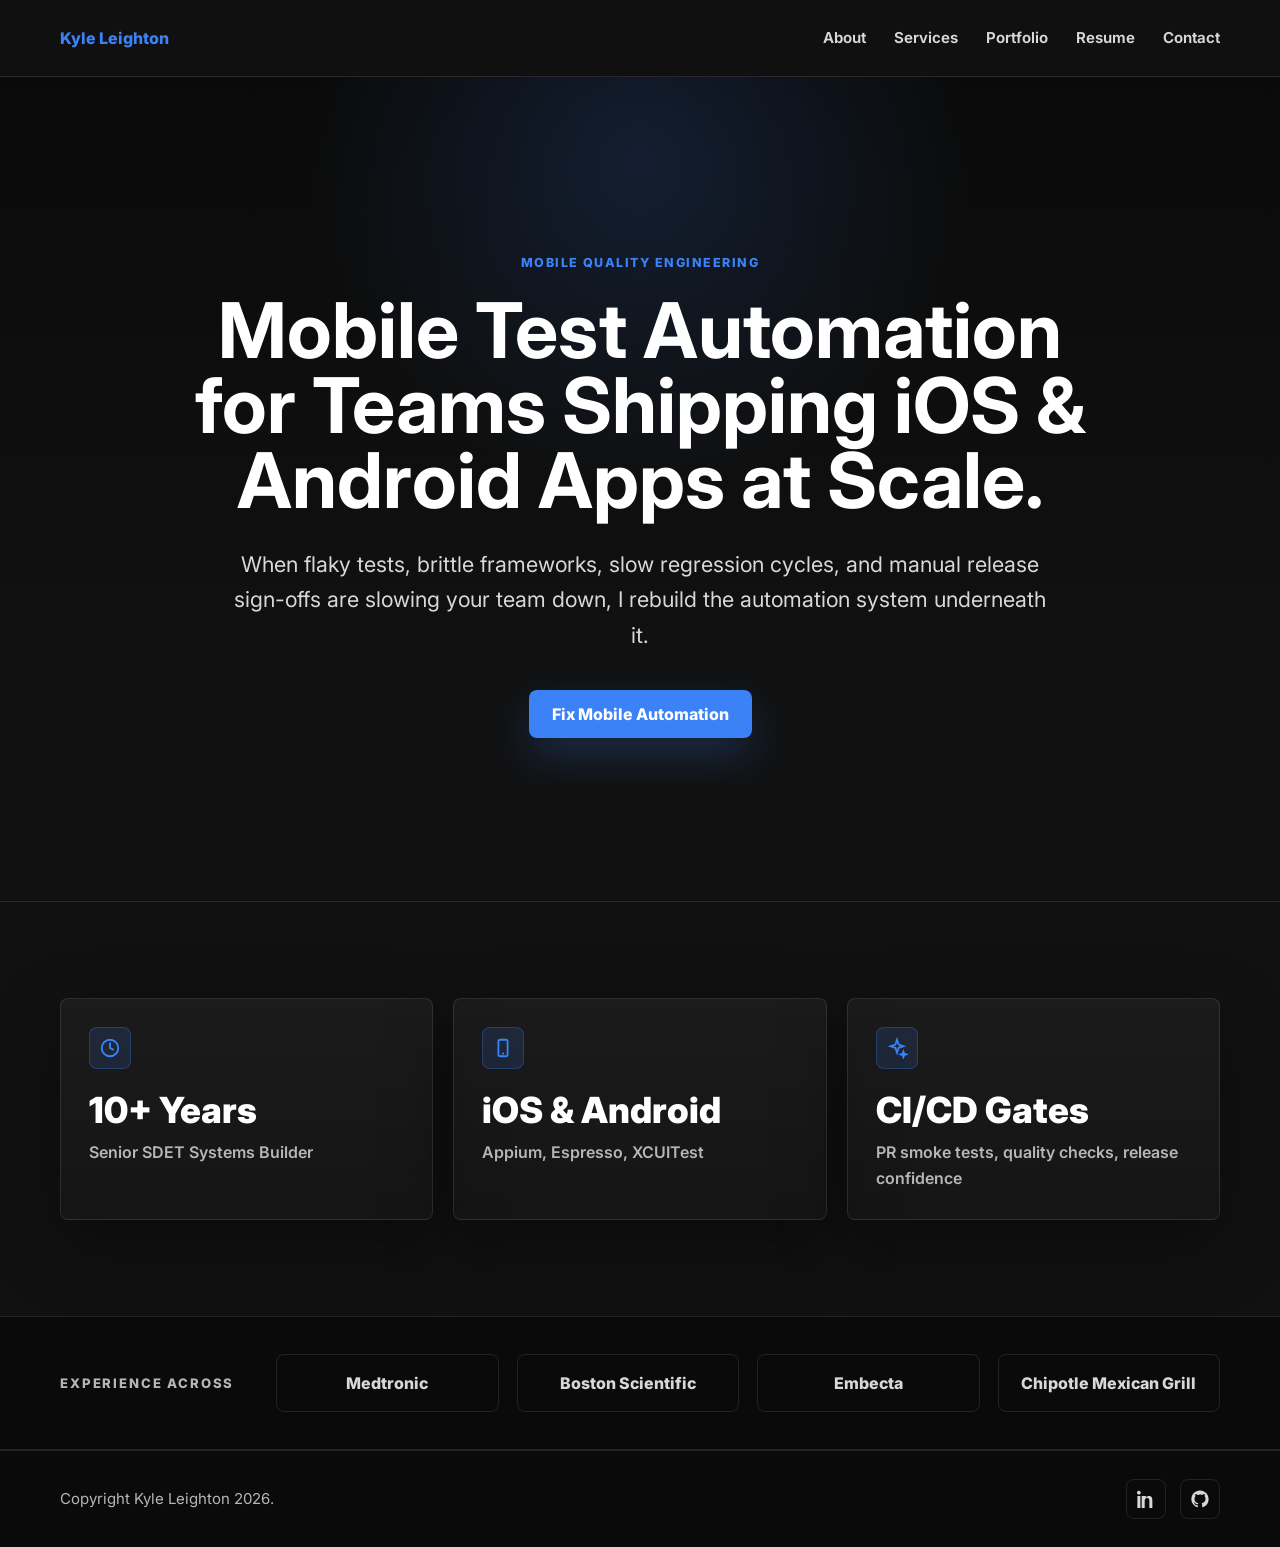
==== commit 92bd2c21: "Apply site improvement pass" ====
--- a/index.html
+++ b/index.html
@@ -4,6 +4,11 @@
     <meta charset="utf-8">
     <meta name="viewport" content="width=device-width, initial-scale=1">
     <meta name="description" content="Freelance Senior SDET and mobile test automation consultant helping engineering teams fix flaky iOS and Android automation, slow regression cycles, weak CI quality gates, and release risk.">
+    <meta property="og:title" content="Kyle Leighton | Mobile Automation Consultant">
+    <meta property="og:description" content="Senior SDET for teams shipping iOS and Android at scale. Flaky test fixes, framework buildouts, and embedded contract support.">
+    <meta property="og:url" content="https://kyleleighton.dev">
+    <meta property="og:type" content="website">
+    <link rel="icon" type="image/svg+xml" href="favicon.svg">
     <title>Kyle Leighton | Mobile Automation Consultant</title>
     <link rel="preconnect" href="https://fonts.googleapis.com">
     <link rel="preconnect" href="https://fonts.gstatic.com" crossorigin>
@@ -33,7 +38,7 @@
           <div class="hero-inner container reveal">
             <span class="eyebrow">Mobile Quality Engineering</span>
             <h1>Mobile Test Automation for Teams Shipping iOS &amp; Android Apps at Scale.</h1>
-            <p>When flaky mobile tests, brittle frameworks, slow regression cycles, unreliable CI checks, and manual release confidence start taxing your engineering team, I help rebuild the automation system underneath it.</p>
+            <p>When flaky tests, brittle frameworks, slow regression cycles, and manual release sign-offs are slowing your team down, I rebuild the automation system underneath it.</p>
             <a class="button button-primary" href="contact.html">Fix Mobile Automation</a>
           </div>
         </section>
@@ -67,8 +72,8 @@
                   <path d="M19 16l.8 2.2L22 19l-2.2.8L19 22l-.8-2.2L16 19l2.2-.8L19 16z"></path>
                 </svg>
               </span>
-              <div class="stat-value">Release Confidence</div>
-              <div class="stat-label">CI checks, API utilities, regression strategy</div>
+              <div class="stat-value">CI/CD Gates</div>
+              <div class="stat-label">PR smoke tests, quality checks, release confidence</div>
             </article>
           </div>
         </section>
--- a/styles.css
+++ b/styles.css
@@ -303,6 +303,7 @@
 .card,
 .stat-card,
 .offer-card,
+.skills-card,
 .service-card,
 .portfolio-card,
 .contact-card,
@@ -456,6 +457,24 @@
   font-weight: 800;
   letter-spacing: 0.12em;
   text-transform: uppercase;
+}
+
+.skills-card {
+  padding: 30px;
+  border-color: rgba(59, 130, 246, 0.26);
+  background: linear-gradient(180deg, rgba(59, 130, 246, 0.11), rgba(255, 255, 255, 0.025));
+}
+
+.skills-card h3 {
+  margin: 0 0 20px;
+  color: var(--text);
+  font-size: 1.35rem;
+  line-height: 1.2;
+}
+
+.skills-card li {
+  color: var(--muted-strong);
+  font-weight: 650;
 }
 
 .mini-stat {
